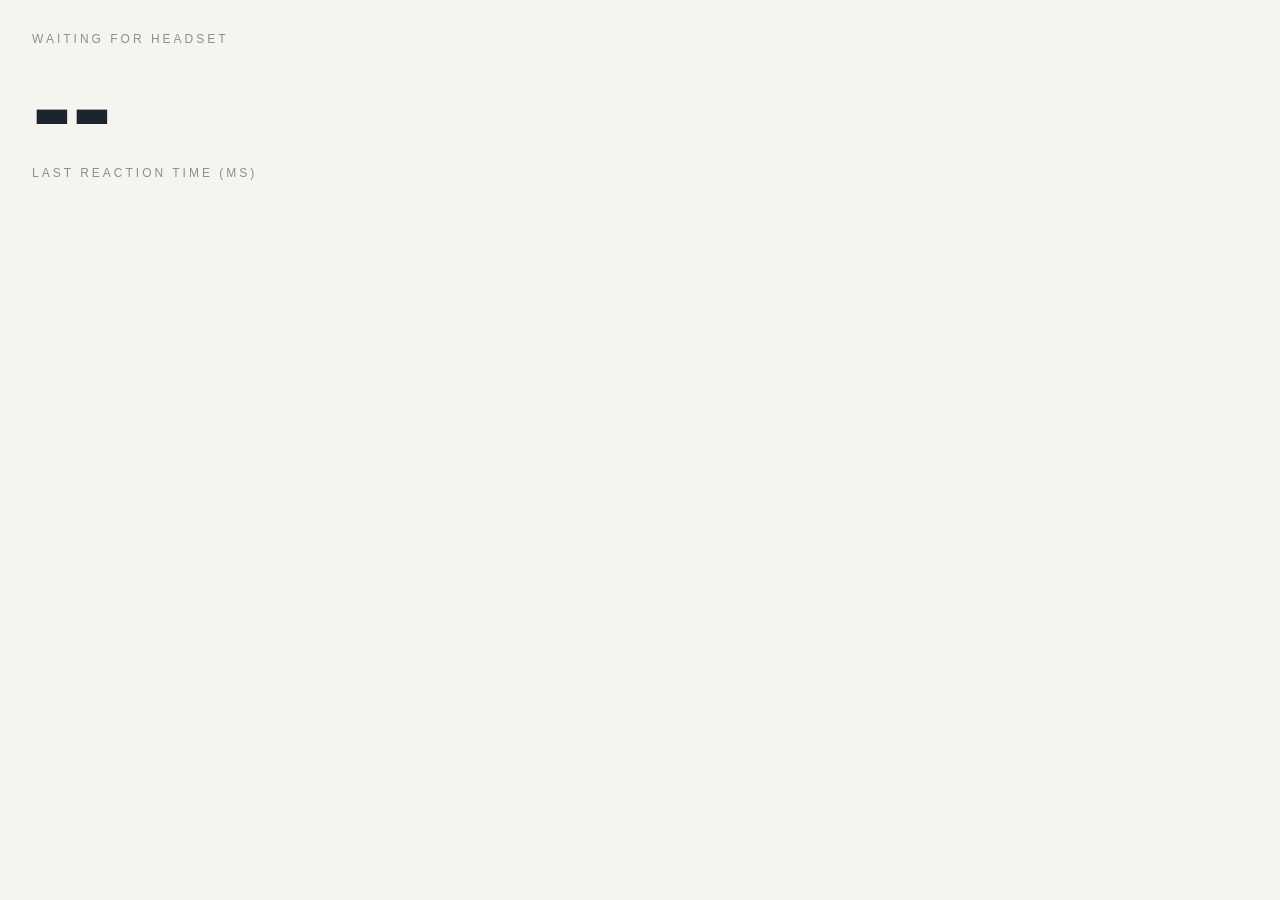
==== apps/dashboard/index.html @ c8a2a9da "continued" ====
<!doctype html>
<meta charset="utf-8">
<meta name="viewport" content="width=device-width,initial-scale=1">
<title>Spatial Age</title>
<style>
  :root { --bg:#f6f4ef; --fg:#1b2430; --mute:#8a8f99; --blue:#2f6fde; }
  body { margin:0; font-family:"Helvetica Neue",Arial,sans-serif; background:var(--bg); color:var(--fg); padding:32px; }
  .big { font-size:120px; font-weight:700; line-height:1; }
  .k { font-size:12px; letter-spacing:3px; color:var(--mute); text-transform:uppercase; }
  table { border-collapse:collapse; margin-top:24px; } td { padding:4px 16px 4px 0; }
</style>
<div class="k" id="task">waiting for headset</div>
<div class="big" id="rt">--</div>
<div class="k">last reaction time (ms)</div>
<div id="result"></div>
<script>
// Spec: specs/dashboard.md. Placeholder: shows last RT and final result.
const ws = new WebSocket(`ws://${location.host}/live`);
ws.onmessage = (e) => {
  const m = JSON.parse(e.data);
  if (m.type === "trial_end") {
    task.textContent = `${m.task} · trial ${m.index + 1}`;
    if (m.rt != null) rt.textContent = Math.round(m.rt * 1000);
  }
  if (m.type === "result") {
    const rows = Object.entries(m.features).map(([k, v]) => `<tr><td class="k">${k}</td><td>${v ?? "-"}</td></tr>`).join("");
    result.innerHTML = `<h2>${m.participant.code}: functional age ${m.functional_age} (actual ${m.participant.age_years})</h2><table>${rows}</table>`;
  }
};
</script>
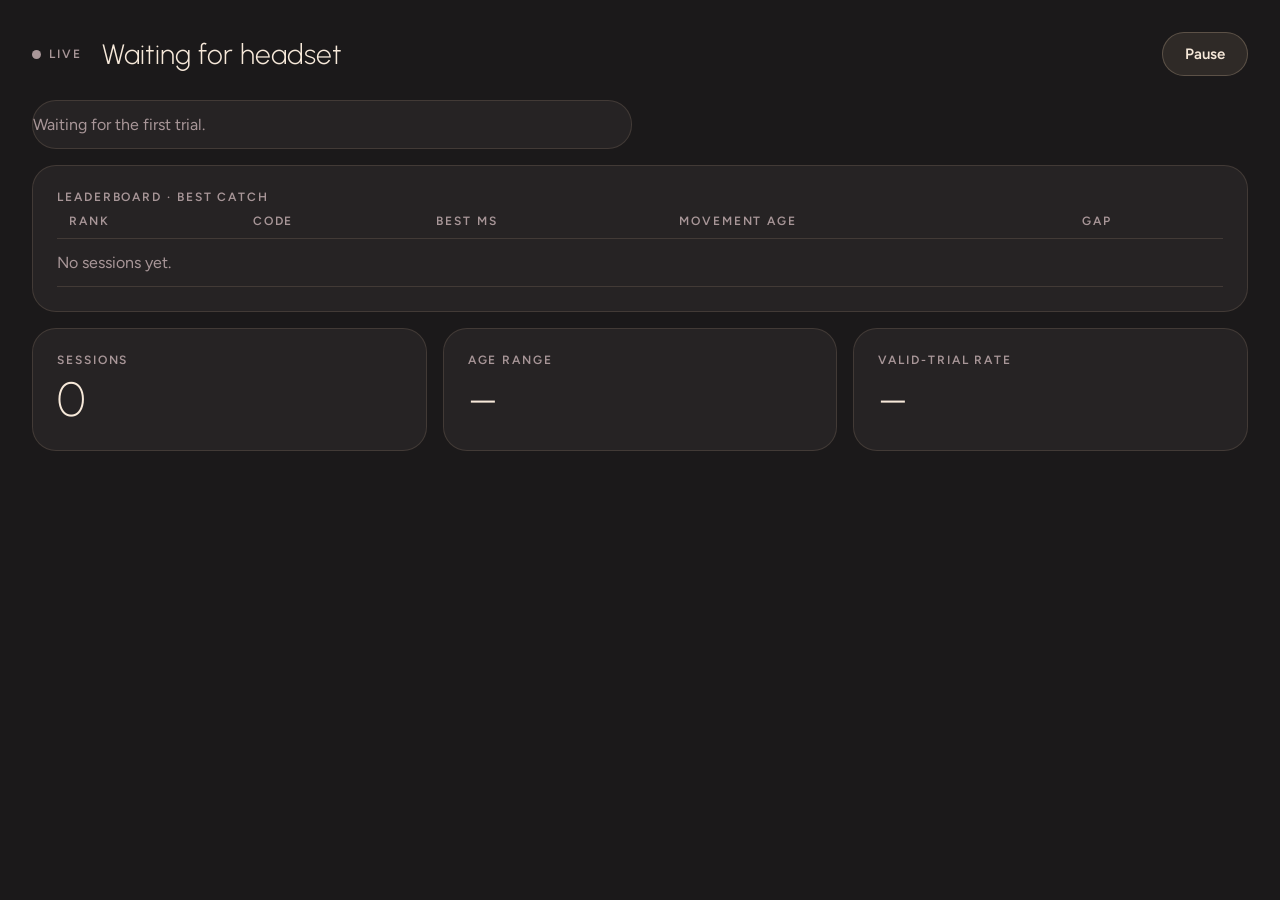
==== commit 0f7a4886: "Dusk theme: tokens, glass components, sunset stage, tabbed screens, dashboard Applies concept/Spatia" ====
--- a/apps/dashboard/index.html
+++ b/apps/dashboard/index.html
@@ -1,30 +1,187 @@
 <!doctype html>
 <meta charset="utf-8">
 <meta name="viewport" content="width=device-width,initial-scale=1">
-<title>Spatial Age</title>
+<title>SpatialAge Live</title>
+<link rel="preconnect" href="https://fonts.googleapis.com">
+<link href="https://fonts.googleapis.com/css2?family=Urbanist:wght@200;300;400&family=Figtree:wght@400;600&family=JetBrains+Mono:wght@400&display=swap" rel="stylesheet">
 <style>
-  :root { --bg:#f6f4ef; --fg:#1b2430; --mute:#8a8f99; --blue:#2f6fde; }
-  body { margin:0; font-family:"Helvetica Neue",Arial,sans-serif; background:var(--bg); color:var(--fg); padding:32px; }
-  .big { font-size:120px; font-weight:700; line-height:1; }
-  .k { font-size:12px; letter-spacing:3px; color:var(--mute); text-transform:uppercase; }
-  table { border-collapse:collapse; margin-top:24px; } td { padding:4px 16px 4px 0; }
+  /* Dusk theme v1.0. Spec: concept/SpatialAge_Dusk_Design_Spec.pdf, sections 2 and 10. */
+  :root{--bg:#1B191A;--surface:#262324;--surface-2:#2F2B2C;--fg:#F7E9DA;--mute:#A89698;
+    --line:rgba(251,218,180,.13);--accent:#FBDAB4;--accent-strong:#D8AB8B;--on-accent:#252322;
+    --accent-soft:rgba(216,171,139,.2);--warn:#FF9A62;--go:#2F6BFF;--nogo:#FF7A3D;--gold:#FFC83D;--follow:#14B8A6;
+    color-scheme:dark}
+  *{box-sizing:border-box}
+  body{margin:0;background:var(--bg);color:var(--fg);font:400 16px/1.45 Figtree,system-ui,sans-serif;padding:32px;
+    font-variant-numeric:tabular-nums}
+  .label{font:600 12px Figtree,sans-serif;letter-spacing:.16em;text-transform:uppercase;color:var(--mute)}
+  .mono{font-family:"JetBrains Mono",ui-monospace,monospace}
+  header{display:flex;align-items:center;gap:20px;margin-bottom:24px}
+  header h1{font:300 28px Urbanist,sans-serif;margin:0;flex:1}
+  .live{display:flex;align-items:center;gap:8px}
+  .dot{width:9px;height:9px;border-radius:50%;background:var(--nogo);animation:pulse 1.6s ease-in-out infinite}
+  .live.off .dot{background:var(--mute);animation:none}
+  @keyframes pulse{50%{opacity:.35}}
+  @media (prefers-reduced-motion:reduce){.dot{animation:none}}
+  button{font:600 15px Figtree,sans-serif;border-radius:999px;min-height:44px;padding:0 22px;cursor:pointer;
+    background:rgba(251,218,180,.09);color:var(--fg);border:1px solid rgba(251,218,180,.22)}
+  button:hover{background:rgba(251,218,180,.2)}
+  .grid{display:grid;grid-template-columns:repeat(2,1fr);gap:16px}
+  .board{background:var(--surface);border:1px solid var(--line);border-radius:24px;padding:24px}
+  .hero{font:200 112px/1 Urbanist,sans-serif;letter-spacing:-.04em;margin:8px 0}
+  .hero small{font:300 28px Urbanist,sans-serif;letter-spacing:0;color:var(--mute);margin-left:6px}
+  .row{display:flex;gap:24px;align-items:baseline;color:var(--mute)}
+  .row b{color:var(--fg);font-weight:400}
+  .rounds{display:flex;gap:8px;margin-top:14px}
+  .rounds i{width:10px;height:10px;border-radius:50%;background:rgba(251,218,180,.2)}
+  .rounds i.won{background:rgba(251,234,218,.75)}
+  svg{display:block;width:100%;height:120px;margin:12px 0}
+  table{width:100%;border-collapse:collapse}
+  th{text-align:left;padding:10px 12px;border-bottom:1px solid var(--line)}
+  td{padding:10px 12px;border-bottom:1px solid var(--line)}
+  tr.current td{background:var(--accent-soft)}
+  .tiles{display:grid;grid-template-columns:repeat(3,1fr);gap:16px}
+  .tile .v{font:200 48px/1.1 Urbanist,sans-serif;letter-spacing:-.04em;margin-top:6px}
+  .stack{display:grid;gap:16px;margin-top:16px}
+  .sample{color:var(--mute);font-size:13px}
+  .empty{color:var(--mute);padding:12px 0}
+  @media (max-width:820px){.grid,.tiles{grid-template-columns:1fr}body{padding:16px}.hero{font-size:80px}}
 </style>
-<div class="k" id="task">waiting for headset</div>
-<div class="big" id="rt">--</div>
-<div class="k">last reaction time (ms)</div>
-<div id="result"></div>
+
+<header>
+  <div class="live off" id="live"><span class="dot"></span><span class="label">Live</span></div>
+  <h1 id="game">Waiting for headset</h1>
+  <span class="label" id="round"></span>
+  <button id="pause">Pause</button>
+</header>
+
+<div class="grid" id="players"></div>
+
+<div class="stack">
+  <div class="board">
+    <div class="label">Leaderboard · best catch</div>
+    <table>
+      <thead><tr><th class="label">Rank</th><th class="label">Code</th><th class="label">Best ms</th><th class="label">Movement age</th><th class="label">Gap</th></tr></thead>
+      <tbody id="board"><tr><td colspan="5" class="empty">No sessions yet.</td></tr></tbody>
+    </table>
+  </div>
+  <div class="tiles">
+    <div class="board tile"><div class="label">Sessions</div><div class="v" id="t-sessions">0</div></div>
+    <div class="board tile"><div class="label">Age range</div><div class="v" id="t-ages">–</div></div>
+    <div class="board tile"><div class="label">Valid-trial rate</div><div class="v" id="t-valid">–</div></div>
+  </div>
+</div>
+
 <script>
-// Spec: specs/dashboard.md. Placeholder: shows last RT and final result.
-const ws = new WebSocket(`ws://${location.host}/live`);
-ws.onmessage = (e) => {
-  const m = JSON.parse(e.data);
-  if (m.type === "trial_end") {
-    task.textContent = `${m.task} · trial ${m.index + 1}`;
-    if (m.rt != null) rt.textContent = Math.round(m.rt * 1000);
+// Spec: specs/dashboard.md and Dusk spec section 10. Live events from WS /live, sessions from GET /sessions.
+const LO = 250, HI = 750, KEEP = 16;
+const players = new Map();   // code -> {rts:[], caught, wins}
+let current = null, paused = false, trials = 0, valid = 0;
+
+const TASKS = {pendulum:"Pendulum", simple_rt:"Spark", choice_rt:"Gate", corsi:"Constellation", pursuit:"Orbit",
+  reach_grab:"Reach and Grab", wall:"Hole in the Wall", color_dots:"Color Dots"};
+
+function player(code) {
+  if (!players.has(code)) players.set(code, {rts: [], caught: 0, wins: 0});
+  return players.get(code);
+}
+
+function median(a) {
+  if (!a.length) return null;
+  const s = [...a].sort((x, y) => x - y), m = s.length >> 1;
+  return s.length % 2 ? s[m] : (s[m - 1] + s[m]) / 2;
+}
+
+function sparkline(rts) {
+  const w = 400, h = 120, y = v => h - (Math.min(Math.max(v, LO), HI) - LO) / (HI - LO) * h;
+  const grid = [300, 500, 700].map(v =>
+    `<line x1="0" x2="${w}" y1="${y(v)}" y2="${y(v)}" stroke="rgba(251,218,180,.13)"/>` +
+    `<text x="${w}" y="${y(v) - 4}" text-anchor="end" fill="#A89698" font-size="11" font-family="JetBrains Mono">${v}</text>`).join("");
+  if (!rts.length) return `<svg viewBox="0 0 ${w} ${h}" preserveAspectRatio="none">${grid}</svg>`;
+  const step = w / (KEEP - 1), pts = rts.map((v, i) => [i * step, y(v)]);
+  const [ex, ey] = pts[pts.length - 1];
+  return `<svg viewBox="0 0 ${w} ${h}" preserveAspectRatio="none">${grid}
+    <polyline points="${pts.map(p => p.join(",")).join(" ")}" fill="none" stroke="#D8AB8B" stroke-width="2" vector-effect="non-scaling-stroke"/>
+    <circle cx="${ex}" cy="${ey}" r="5" fill="#FBDAB4"/></svg>`;
+}
+
+function renderPlayers() {
+  const el = document.getElementById("players");
+  const list = [...players.entries()].slice(-2);
+  if (!list.length) { el.innerHTML = `<div class="board empty">Waiting for the first trial.</div>`; return; }
+  el.innerHTML = list.map(([code, p]) => {
+    const last = p.rts.length ? Math.round(p.rts[p.rts.length - 1]) : null;
+    const med = median(p.rts);
+    return `<div class="board">
+      <div class="label mono">${code}</div>
+      <div class="label" style="margin-top:12px">Last catch</div>
+      <div class="hero">${last ?? "–"}<small>ms</small></div>
+      ${sparkline(p.rts)}
+      <div class="row"><span>Median <b>${med ? Math.round(med) : "–"} ms</b></span><span>Caught <b>${p.caught}</b></span></div>
+      <div class="rounds">${[0, 1, 2, 3].map(i => `<i class="${i < p.wins ? "won" : ""}"></i>`).join("")}</div>
+    </div>`;
+  }).join("");
+}
+
+async function renderBoard() {
+  let rows = [];
+  try { rows = await (await fetch("/sessions")).json(); } catch { return; }
+  const best = new Map();
+  for (const r of rows) {
+    const f = r.features || {}, rt = f.simple_rt_median ?? f.choice_rt_median;
+    const code = r.participant?.code ?? "–";
+    if (rt == null) continue;
+    const prev = best.get(code);
+    if (!prev || rt < prev.rt) best.set(code, {code, rt, age: r.functional_age, real: r.participant?.age_years});
   }
-  if (m.type === "result") {
-    const rows = Object.entries(m.features).map(([k, v]) => `<tr><td class="k">${k}</td><td>${v ?? "-"}</td></tr>`).join("");
-    result.innerHTML = `<h2>${m.participant.code}: functional age ${m.functional_age} (actual ${m.participant.age_years})</h2><table>${rows}</table>`;
-  }
+  const sorted = [...best.values()].sort((a, b) => a.rt - b.rt).slice(0, 10);
+  document.getElementById("board").innerHTML = sorted.length ? sorted.map((r, i) => {
+    const gap = r.age != null && r.real != null ? (r.age - r.real) : null;
+    return `<tr class="${players.has(r.code) ? "current" : ""}"><td>${i + 1}</td><td class="mono">${r.code}</td>
+      <td>${Math.round(r.rt * 1000)}</td><td>${r.age != null ? r.age.toFixed(1) : "–"}</td>
+      <td>${gap != null ? (gap > 0 ? "+" : "") + gap.toFixed(1) : "–"}</td></tr>`;
+  }).join("") : `<tr><td colspan="5" class="empty">No sessions yet.</td></tr>`;
+  const ages = rows.map(r => r.participant?.age_years).filter(a => a != null);
+  document.getElementById("t-sessions").textContent = rows.length;
+  document.getElementById("t-ages").textContent = ages.length ? `${Math.min(...ages)}–${Math.max(...ages)}` : "–";
+}
+
+function connect() {
+  const live = document.getElementById("live");
+  const ws = new WebSocket(`ws://${location.host}/live`);
+  ws.onopen = () => live.classList.remove("off");
+  ws.onclose = () => { live.classList.add("off"); setTimeout(connect, 1500); };
+  ws.onmessage = e => {
+    if (paused) return;
+    const m = JSON.parse(e.data);
+    if (m.type === "trial_end") {
+      const code = m.participant ?? m.code ?? current ?? "Player";
+      current = code;
+      document.getElementById("game").textContent = `${TASKS[m.task] ?? m.task} · trial ${m.index + 1}`;
+      if (m.round) document.getElementById("round").textContent = `Round ${m.round} of 4`;
+      trials++;
+      if (m.outcome !== "invalid") valid++;
+      document.getElementById("t-valid").textContent = `${Math.round(valid / trials * 100)}%`;
+      const p = player(code);
+      if (m.rt != null) {
+        p.rts.push(m.rt * 1000);
+        if (p.rts.length > KEEP) p.rts.shift();
+      }
+      if (m.outcome === "hit" || m.outcome === "caught") p.caught++;
+      renderPlayers();
+    }
+    if (m.type === "result") {
+      current = m.participant?.code ?? current;
+      renderBoard();
+    }
+  };
+}
+
+document.getElementById("pause").onclick = e => {
+  paused = !paused;
+  e.target.textContent = paused ? "Resume" : "Pause";
 };
+
+renderPlayers();
+renderBoard();
+connect();
 </script>
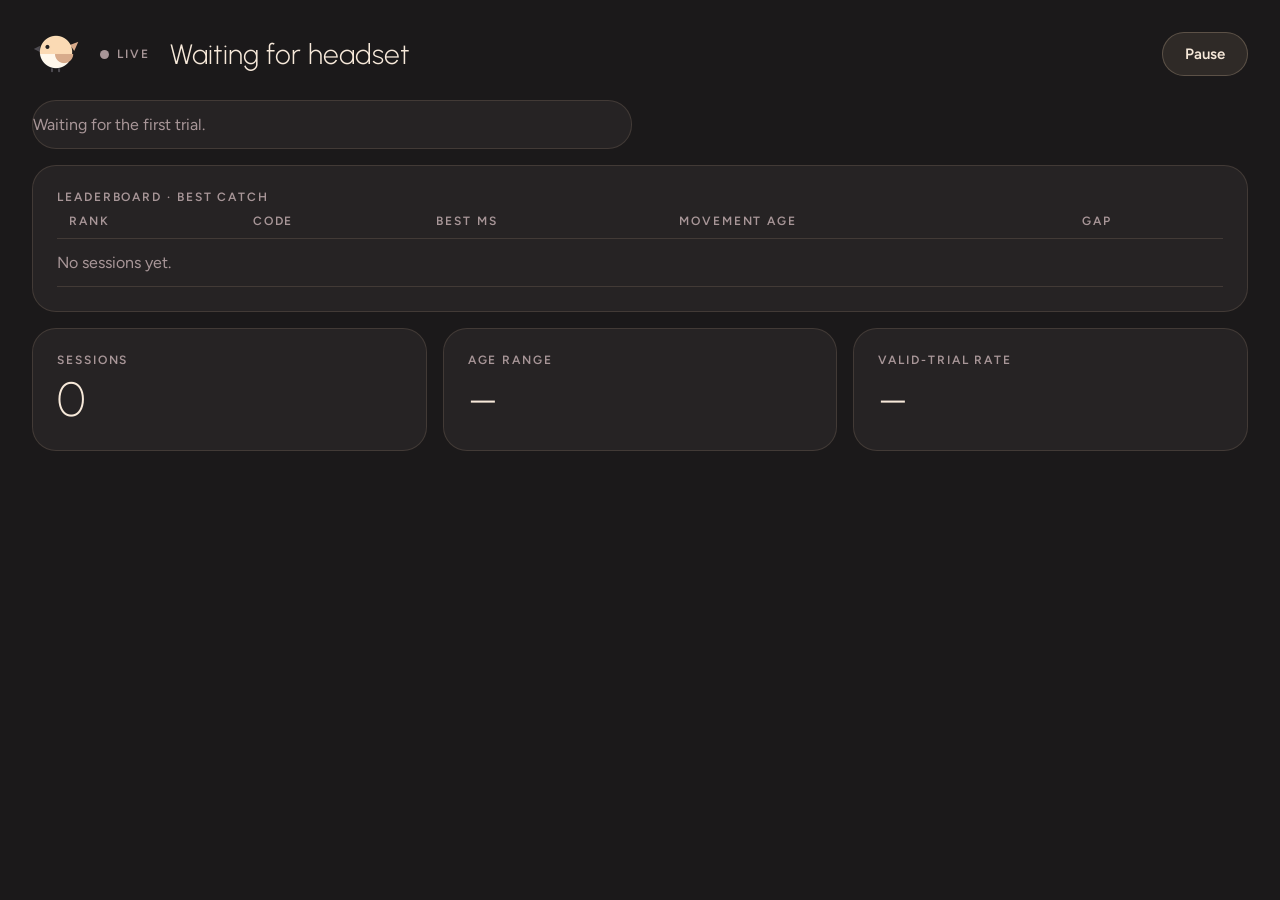
==== commit 6fff931f: "feat(brand): BetterYears Age bird as app icon, home mark, dashboard and docs logo - visionOS app ico" ====
--- a/apps/dashboard/index.html
+++ b/apps/dashboard/index.html
@@ -1,7 +1,8 @@
 <!doctype html>
 <meta charset="utf-8">
 <meta name="viewport" content="width=device-width,initial-scale=1">
-<title>SpatialAge Live</title>
+<title>BetterYears Age Live</title>
+<link rel="icon" type="image/png" href="[data-uri]">
 <link rel="preconnect" href="https://fonts.googleapis.com">
 <link href="https://fonts.googleapis.com/css2?family=Urbanist:wght@200;300;400&family=Figtree:wght@400;600&family=JetBrains+Mono:wght@400&display=swap" rel="stylesheet">
 <style>
@@ -45,9 +46,12 @@
   .sample{color:var(--mute);font-size:13px}
   .empty{color:var(--mute);padding:12px 0}
   @media (max-width:820px){.grid,.tiles{grid-template-columns:1fr}body{padding:16px}.hero{font-size:80px}}
+  /* Brand mark: the BetterYears Age bird (docs/brand). Never recolor it. */
+  .brand-mark { height: 40px; width: auto; flex: none; }
 </style>
 
 <header>
+  <img class="brand-mark" src="[data-uri]" alt="BetterYears Age" width="48" height="40">
   <div class="live off" id="live"><span class="dot"></span><span class="label">Live</span></div>
   <h1 id="game">Waiting for headset</h1>
   <span class="label" id="round"></span>
